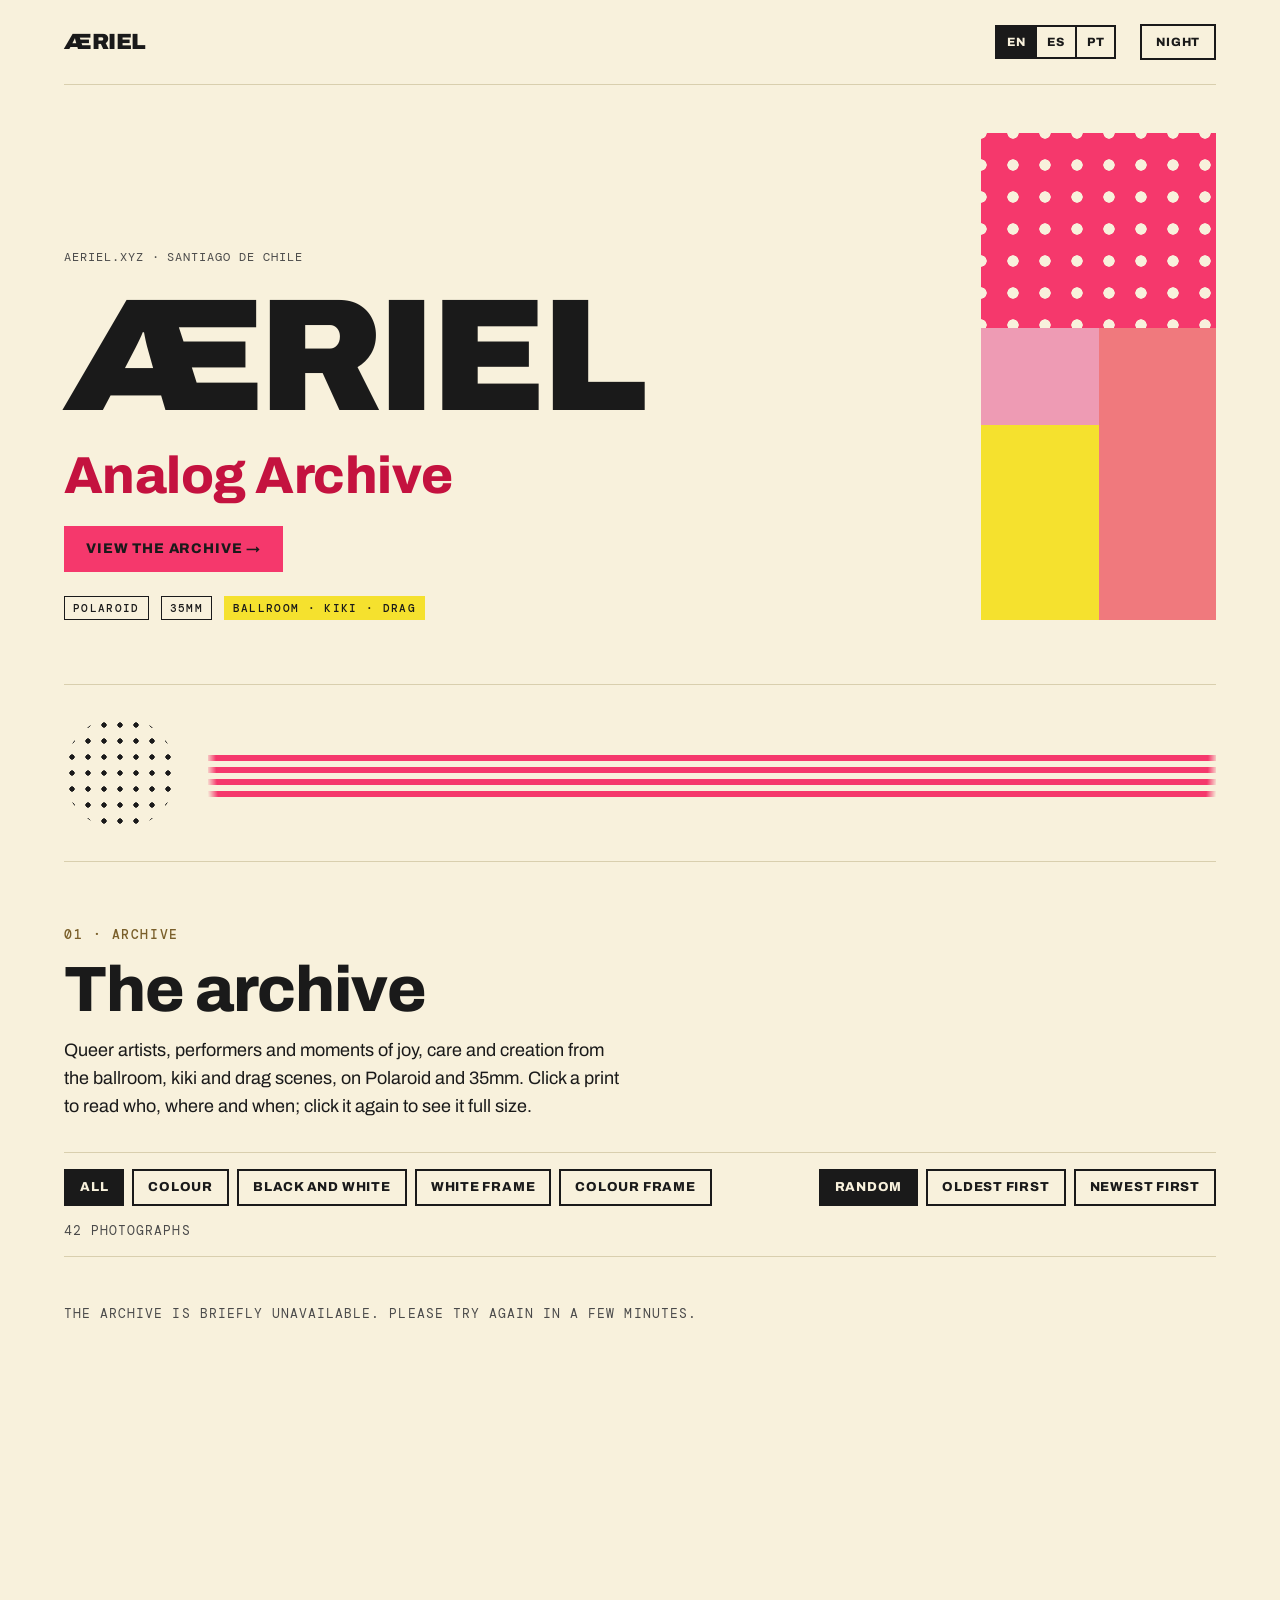
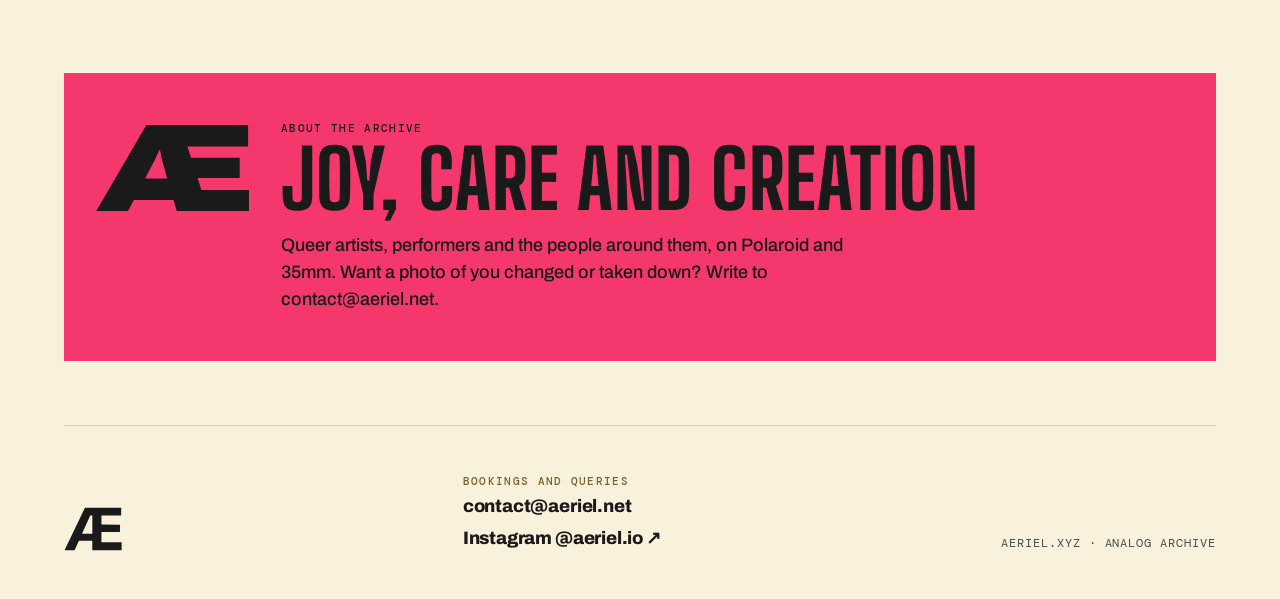
==== archive/index.html @ bd24d955 "Archive: scene rows for houses, visible link to each person's bio and photos, Back that returns you " ====
<!doctype html>
<html lang="en">
<head>
<meta charset="utf-8">
<meta name="viewport" content="width=device-width,initial-scale=1,viewport-fit=cover">
<title>ÆRIEL · Analog Archive</title>
<meta name="description" content="ÆRIEL. Analog archive: Polaroid and 35mm.">
<meta property="og:title" content="ÆRIEL · Analog Archive">
<meta property="og:description" content="Polaroid and 35mm.">
<meta property="og:url" content="https://aeriel.xyz/archive/">
<meta property="og:type" content="website">
<meta property="og:image" content="https://aeriel.xyz/og-ae.png">
<meta property="og:image:type" content="image/png">
<meta property="og:image:width" content="1200">
<meta property="og:image:height" content="630">
<meta property="og:image:alt" content="ÆRIEL wide Æ mark">
<meta name="twitter:card" content="summary_large_image">
<meta name="twitter:image" content="https://aeriel.xyz/og-ae.png">
<meta property="og:locale" content="en_US">
<meta property="og:locale:alternate" content="es_CL">
<meta property="og:locale:alternate" content="pt_BR">
<meta name="theme-color" content="#1a1a1a">
<link rel="icon" href="data:image/svg+xml,%3Csvg xmlns="http://www.w3.org/2000/svg" viewBox="0 0 1200 1200"%3E%3Crect width="1200" height="1200" fill="%231a1a1a"/%3E%3Cpath fill="%23ffffff" transform="translate%28163.3 850.6%29 scale%280.7285%2C-0.7285%29" d="M-10 0 391 688H1201V517H718L747 428H1134V266H799L829 171H1209V0H634L607 91H291L243 0ZM381 262H557L522 387Q519 397 516.0 409.5Q513 422 510.0 435.5Q507 449 504.5 462.5Q502 476 500 486H492Q489 478 484.0 466.0Q479 454 472.5 441.0Q466 428 459.5 414.0Q453 400 446 387Z"/%3E%3C/svg%3E">
<script>
/* Pick the language before first paint: saved choice, then browser language, then English. */
(function(){var l='en';try{var s=localStorage.getItem('preferred-lang');if(['en','es','pt'].indexOf(s)>-1)l=s;else throw 0}catch(e){var ls=navigator.languages||[navigator.language||''];for(var i=0;i<ls.length;i++){var c=(ls[i]||'').slice(0,2).toLowerCase();if(c==='es'||c==='pt'||c==='en'){l=c;break}}}document.documentElement.lang=l})();
</script>
<link rel="preconnect" href="https://fonts.googleapis.com">
<link rel="preconnect" href="https://fonts.gstatic.com" crossorigin>
<link rel="stylesheet" href="https://fonts.googleapis.com/css2?family=Archivo:wdth,wght@62..125,100..900&family=Big+Shoulders+Display:wght@800&family=DM+Mono:wght@400;500&display=swap">
<style>
/* ÆRIEL design system. Night is the default ground, Paper the alternate. Every value below is a system token. */
:root{
--surface-100:#1a1a1a;--surface-200:#262626;--surface-300:#333333;--line:#767676;--line-subtle:#3a3a3a;--ink:#ffffff;--ink-muted:#b8b8b8;
--pink:#f5386c;--on-pink:#1a1a1a;--pink-text:#ff5c88;--bubblegum:#ee9bb4;--on-bubblegum:#1a1a1a;--coral:#f0797d;--on-coral:#1a1a1a;
--acid:#f5e12e;--on-acid:#1a1a1a;--gold:#c2a170;--on-gold:#1a1a1a;--gold-text:#c2a170;--gold-frame:#6b6527;--on-gold-frame:#ffffff;
--polaroid:#e4ebe5;--on-polaroid:#1a1a1a;--cream:#f8f1dc;--on-cream:#1a1a1a;--night:#0c3247;--on-night:#ffffff;--blood:#c8202f;--on-blood:#ffffff;
--film-border:#0b0b0b;--focus:#f5e12e;--mark:var(--pink);
--font-sans:"Archivo","Helvetica Neue",Arial,sans-serif;--font-condensed:"Big Shoulders Display","Archivo Narrow",Impact,sans-serif;--font-mono:"DM Mono",ui-monospace,Menlo,monospace;
--space-1:4px;--space-2:8px;--space-3:12px;--space-4:16px;--space-6:24px;--space-8:32px;--space-12:48px;--space-16:64px;
--radius-none:0;--radius-sm:2px;--radius-film:10px;--radius-pill:999px;
--shadow-print:0 1px 2px rgba(0,0,0,.35),0 14px 32px rgba(0,0,0,.4);color-scheme:dark}
@media (prefers-color-scheme:light){:root:not([data-theme="dark"]){--surface-100:#f8f1dc;--surface-200:#ffffff;--surface-300:#ece3c6;--line:#1a1a1a;--line-subtle:#d9cfae;--ink:#1a1a1a;--ink-muted:#4a4a4a;--pink-text:#c4123f;--gold-text:#7a5f2a;--focus:#1a1a1a;--mark:#1a1a1a;--shadow-print:0 1px 2px rgba(0,0,0,.25),0 12px 28px rgba(0,0,0,.2);color-scheme:light}}
:root[data-theme="light"]{--surface-100:#f8f1dc;--surface-200:#ffffff;--surface-300:#ece3c6;--line:#1a1a1a;--line-subtle:#d9cfae;--ink:#1a1a1a;--ink-muted:#4a4a4a;--pink-text:#c4123f;--gold-text:#7a5f2a;--focus:#1a1a1a;--mark:#1a1a1a;--shadow-print:0 1px 2px rgba(0,0,0,.25),0 12px 28px rgba(0,0,0,.2);color-scheme:light}
*{box-sizing:border-box}
html{scroll-behavior:smooth}
@media (prefers-reduced-motion:reduce){html{scroll-behavior:auto}}
body{margin:0;background:var(--surface-100);color:var(--ink);font:400 16px/24px var(--font-sans);padding-left:max(var(--space-4),env(safe-area-inset-left,0px));padding-right:max(var(--space-4),env(safe-area-inset-right,0px))}
@media (min-width:1100px){body{padding-inline:var(--space-16)}}
img{max-width:100%}
a{color:var(--pink-text)}
:focus-visible{outline:3px solid var(--focus);outline-offset:3px}
.wrap{max-width:1320px;margin:0 auto}
section{padding-block:var(--space-16);scroll-margin-top:var(--space-8)}
.sr{position:absolute;width:1px;height:1px;overflow:hidden;clip:rect(0 0 0 0);white-space:nowrap}
.mark{display:block;fill:currentColor}

/* type */
.display-xl{font:900 clamp(64px,12.5vw,184px)/.86 var(--font-sans);letter-spacing:-.035em;margin:0}
.display-l{font:800 clamp(40px,7vw,64px)/.94 var(--font-sans);letter-spacing:-1px;margin:0;text-wrap:balance}
.display-m{font:800 clamp(28px,4vw,40px)/1 var(--font-sans);letter-spacing:-.5px;margin:0}
.poster{font:800 clamp(56px,11vw,120px)/.9 var(--font-condensed);letter-spacing:.5px;text-transform:uppercase;margin:0}
.poster-s{font:800 clamp(28px,4vw,36px)/1 var(--font-condensed);letter-spacing:1px;text-transform:uppercase;margin:0}
.body-l{font:400 18px/28px var(--font-sans);max-width:56ch;margin:0}
.label{font:500 11px/14px var(--font-mono);letter-spacing:.12em;text-transform:uppercase;margin:0}
.gold-text{color:var(--gold-text)}.pink-text{color:var(--pink-text)}

/* components */
.ae-btn{display:inline-flex;align-items:center;gap:var(--space-2);font:800 14px/1 var(--font-sans);letter-spacing:.06em;text-transform:uppercase;padding:14px 20px;border:2px solid var(--ink);border-radius:var(--radius-none);background:transparent;color:var(--ink);cursor:pointer;text-decoration:none;transition:background-color 120ms linear,border-color 120ms linear,color 120ms linear}
.ae-btn:hover{background:var(--surface-300)}
.ae-btn--primary{background:var(--pink);border-color:var(--pink);color:var(--on-pink)}
.ae-btn--primary:hover{background:var(--acid);border-color:var(--acid);color:var(--on-acid)}
.ae-btn--sm{padding:10px 14px;font-size:12px}
.ae-tag{display:inline-block;font:500 11px/14px var(--font-mono);letter-spacing:.12em;text-transform:uppercase;padding:var(--space-1) var(--space-2);border:1px solid var(--line);color:var(--ink);border-radius:var(--radius-none)}
.ae-tag--pink{background:var(--pink);border-color:var(--pink);color:var(--on-pink)}
.ae-tag--acid{background:var(--acid);border-color:var(--acid);color:var(--on-acid)}
.ae-cap{font:400 12px/16px var(--font-mono);letter-spacing:.08em;text-transform:uppercase;color:var(--ink-muted);margin:0}
.ae-print{display:block;background:var(--polaroid);padding:var(--space-3) var(--space-3) var(--space-12);border-radius:var(--radius-sm);box-shadow:var(--shadow-print);color:var(--on-polaroid);margin:0;position:relative}
.ae-print--gold{background:var(--gold-frame);color:var(--on-gold-frame)}
.ae-print img{display:block;width:100%;height:auto;aspect-ratio:1/1;object-fit:cover;border-radius:var(--radius-none)}
.ae-print .ae-cap{color:inherit;position:absolute;left:var(--space-3);right:var(--space-3);bottom:var(--space-4)}
.ae-film{display:block;background:var(--film-border);padding:var(--space-3);border-radius:var(--radius-film);margin:0}
.ae-film img{display:block;width:100%;height:auto}
.ae-film .ae-cap{color:#b8b8b8;margin-top:var(--space-2)}
.ae-halftone{background-image:radial-gradient(circle,var(--ink) 0 22%,transparent 24%);background-size:var(--space-4) var(--space-4)}
.ae-waves{height:var(--space-12);background:repeating-linear-gradient(0deg,var(--ink) 0 6px,transparent 6px 12px);-webkit-mask-image:radial-gradient(circle at 50% 0,#000 98%,transparent 100%);mask-image:radial-gradient(circle at 50% 0,#000 98%,transparent 100%)}

/* nav */
nav{display:flex;align-items:center;justify-content:space-between;gap:var(--space-4);flex-wrap:wrap;padding-block:var(--space-6);border-bottom:1px solid var(--line-subtle)}
nav .home{color:var(--ink);display:inline-block;text-decoration:none}
nav .home .mark{height:32px;width:auto}
nav ul{display:flex;gap:var(--space-6);list-style:none;margin:0;padding:0}
nav a.l{color:var(--ink);text-decoration:none;font:800 13px/1 var(--font-sans);letter-spacing:.08em;text-transform:uppercase;padding:var(--space-2) 0;border-bottom:2px solid transparent;transition:border-color 120ms linear}
nav a.l:hover{border-color:var(--pink)}
.navr{display:flex;align-items:center;gap:var(--space-6)}

/* cover */
.cover{display:grid;grid-template-columns:1.35fr 1fr;gap:var(--space-12);align-items:stretch;padding-block:var(--space-12) var(--space-16)}
.cover .txt{display:flex;flex-direction:column;gap:var(--space-6);justify-content:flex-end;min-width:0}
.cover .sub{font:800 clamp(28px,4.4vw,52px)/1 var(--font-sans);letter-spacing:-.01em;color:var(--pink-text);margin:0}
.row{display:flex;gap:var(--space-3);flex-wrap:wrap;align-items:center}
.blocks{position:relative;min-height:460px;display:grid;grid-template-columns:repeat(4,1fr);grid-template-rows:repeat(5,1fr)}
.blocks .lift{grid-column:1/4;grid-row:1/6;align-self:center;z-index:1;margin-right:calc(var(--space-12) * -1)}
.blocks .slab{grid-column:3/5;grid-row:1/3;background:var(--pink);position:relative;overflow:hidden}
.blocks .slab::after{content:"";position:absolute;inset:0;background-image:radial-gradient(circle,var(--surface-100) 0 24%,transparent 26%);background-size:var(--space-8) var(--space-8);background-position:var(--space-4) var(--space-4)}
.blocks .c{grid-column:4;grid-row:3/6;background:var(--coral)}
.blocks .y{grid-column:3;grid-row:4/6;background:var(--acid)}
.blocks .b{grid-column:3;grid-row:3;background:var(--bubblegum)}
.blocks .lift .ae-print{max-width:420px}
/* cover print: a whole archive scan (frame included), rotated through the archive by js/archive.js */
.blocks .lift .ae-print--scan{padding:0;background:transparent;aspect-ratio:1643/2000;width:100%;opacity:0;transition:opacity .6s ease}
.blocks .lift .ae-print--scan.ready{opacity:1}
.ae-print--scan img{position:absolute;inset:0;width:100%;height:100%;aspect-ratio:auto;object-fit:contain;border-radius:var(--radius-sm);opacity:0;transition:opacity 1.2s ease}
.ae-print--scan img.on{opacity:1}
@media (prefers-reduced-motion:reduce){.blocks .lift .ae-print--scan,.ae-print--scan img{transition:none}}

.rule{display:grid;grid-template-columns:auto 1fr;gap:var(--space-8);align-items:center;padding-block:var(--space-8);border-block:1px solid var(--line-subtle)}
.rule .ae-halftone{width:112px;height:112px;border-radius:50%}
.rule .ae-waves{background:repeating-linear-gradient(0deg,var(--pink) 0 6px,transparent 6px 12px)}

.head{display:grid;grid-template-columns:1fr auto;gap:var(--space-4) var(--space-8);align-items:end;margin-bottom:var(--space-12)}
.head .t{display:flex;flex-direction:column;gap:var(--space-4)}
.head .label{color:var(--gold-text)}

/* walls */
.open{all:unset;display:block;cursor:zoom-in}
.open:focus-visible{outline:3px solid var(--focus);outline-offset:3px}

/* closing slab */
.slab-end{background:var(--pink);color:var(--on-pink);display:grid;grid-template-columns:auto 1fr;gap:var(--space-12);align-items:center;padding:var(--space-12) var(--space-8);margin-block:var(--space-16)}
.slab-end .mark{height:clamp(96px,16vw,200px);width:auto;fill:var(--on-pink)}
.slab-end .t{display:flex;flex-direction:column;gap:var(--space-4)}
.slab-end .label{color:var(--on-pink)}

footer{border-top:1px solid var(--line-subtle);padding-block:var(--space-12);display:flex;justify-content:space-between;align-items:center;gap:var(--space-6);flex-wrap:wrap}
footer .mark{height:44px;width:auto;fill:var(--mark)}

/* viewer */
dialog{border:0;padding:0;background:transparent;max-width:none;max-height:none;width:100%;height:100%;color:var(--ink)}
dialog::backdrop{background:var(--surface-100)}
dialog .stage{position:fixed;inset:0;display:grid;grid-template-rows:auto 1fr auto;gap:var(--space-4);padding:var(--space-4) max(var(--space-4),env(safe-area-inset-left,0px));background:var(--surface-100)}
dialog .bar{display:flex;justify-content:space-between;align-items:center;gap:var(--space-4)}
dialog .pic{display:grid;place-items:center;min-height:0}
dialog .pic > *{max-height:100%;max-width:min(100%,900px)}
dialog .pic .ae-print{width:min(100%,calc(100dvh - 220px))}
dialog .pic .ae-film{width:auto;max-width:min(100%,1100px)}
dialog .pic .ae-film img{max-height:calc(100dvh - 240px);width:auto;max-width:100%}

@media (max-width:900px){
.cover{grid-template-columns:1fr}
.blocks{min-height:380px}
.slab-end{grid-template-columns:1fr;justify-items:center;text-align:center}
}
@media (max-width:560px){
nav ul{display:none}
section{padding-block:var(--space-12)}
.head{grid-template-columns:1fr}
.rule{grid-template-columns:1fr}
.rule .ae-halftone{width:80px;height:80px}
.blocks{min-height:320px}
.blocks .lift{margin-right:0}
.ae-print{padding:var(--space-2) var(--space-2) var(--space-12)}
.ae-print .ae-cap{left:var(--space-2);right:var(--space-2);bottom:var(--space-2);font-size:10px;line-height:14px}
}

/* the Æ in ÆRIEL is set in Archivo Expanded (width 125), like the photography mark; the rest of the name stays normal width */
.ae-wide{font-stretch:125%;font-variation-settings:"wdth" 125}

@media (max-width:560px){.ae-print{padding:var(--space-2) var(--space-2) var(--space-8)}}
/* languages: same pattern as aeriel.net, spans marked with lang="" */
html[lang="en"] body [lang]:not([lang="en"]),html[lang="es"] body [lang]:not([lang="es"]),html[lang="pt"] body [lang]:not([lang="pt"]){display:none!important}
.langs,.filters{display:flex;flex-wrap:wrap}
.langs{border:2px solid var(--ink)}
.langs button,.filters button{all:unset;cursor:pointer;font:800 12px/1 var(--font-sans);letter-spacing:.06em;text-transform:uppercase;padding:9px 10px;color:var(--ink);transition:background-color 120ms linear,color 120ms linear}
.langs button + button{border-left:2px solid var(--ink)}
.langs button:hover,.filters button:hover{background:var(--surface-300)}
.langs button[aria-pressed="true"],.filters button[aria-pressed="true"]{background:var(--ink);color:var(--surface-100)}
.langs button:focus-visible,.filters button:focus-visible{outline:3px solid var(--focus);outline-offset:3px}
nav .home{font:900 22px/1 var(--font-sans);letter-spacing:-.02em;color:var(--ink);text-decoration:none;padding-block:var(--space-1)}

/* archive head + filters */
.arch-head{display:flex;flex-direction:column;gap:var(--space-4);margin-bottom:var(--space-8)}
.arch-head .label{color:var(--gold-text)}
.fbar{display:flex;justify-content:space-between;align-items:center;gap:var(--space-4);flex-wrap:wrap;margin-bottom:var(--space-12);padding-block:var(--space-4);border-block:1px solid var(--line-subtle)}
.filters{gap:var(--space-2)}
.filters button{border:2px solid var(--ink);padding:10px 14px}

/* archive wall: CSS Grid of Polaroid scans (the scan keeps its own frame); the serif i opens a record drawer */
.ar-grid{--cols:4;--g:var(--space-3);display:grid;grid-template-columns:repeat(var(--cols),minmax(0,1fr));gap:var(--g);align-items:start;min-height:240px}
@media (max-width:1099px){.ar-grid{--cols:3}}
@media (max-width:719px){.ar-grid{--cols:2;--g:var(--space-2)}}
@media (max-width:399px){.ar-grid{--cols:1}}
.ar-tile{position:relative;min-width:0}
.ar-tile[hidden]{display:none}
.ar-ph{position:relative;transform-origin:0 0;will-change:transform}
.ar-pull{position:relative;transform-origin:50% 50%}
.ar-open{all:unset;display:block;cursor:zoom-in;width:100%}
.ar-open:focus-visible{outline:3px solid var(--focus);outline-offset:3px}
.ar-img{display:block;width:100%;height:auto;aspect-ratio:var(--ar);border-radius:var(--radius-sm);box-shadow:var(--shadow-print);background:var(--border,var(--polaroid))}
/* open: the tile spans the row; print in column 1, drawer across the rest, locked to the print's height */
.ar-tile.is-open{grid-column:1/-1;display:grid;grid-template-columns:calc((100% - (var(--cols) - 1) * var(--g)) / var(--cols)) minmax(0,1fr);column-gap:var(--g);align-items:start;z-index:2}
.ar-drawer{height:var(--ph,auto);max-height:var(--ph,none);overflow-y:auto;overscroll-behavior:contain;background:var(--surface-200);color:var(--ink);padding:var(--space-6);display:flex;flex-direction:column;gap:var(--space-4);scrollbar-width:thin;scrollbar-color:var(--line) transparent}
.ar-drawer[hidden]{display:none}
.ar-drawer:focus{outline:none}
.ar-drawer::-webkit-scrollbar{width:6px}
.ar-drawer::-webkit-scrollbar-track{background:transparent}
.ar-drawer::-webkit-scrollbar-thumb{background:var(--line);border-radius:0}
.ar-grid[data-cols="1"] .ar-tile.is-open,.ar-grid[data-cols="2"] .ar-tile.is-open{grid-template-columns:minmax(0,1fr);row-gap:var(--g)}
.ar-grid[data-cols="1"] .ar-drawer,.ar-grid[data-cols="2"] .ar-drawer{padding:var(--space-4)}
.ar-code{color:var(--gold-text)}
.ar-who{display:flex;flex-wrap:wrap;gap:var(--space-2) var(--space-6);align-items:baseline}
.ar-person{display:inline-flex;flex-wrap:wrap;align-items:baseline;gap:var(--space-2)}
.ar-name,.ar-link{all:unset;cursor:pointer;color:var(--ink);border-bottom:2px solid transparent;transition:border-color 120ms linear}
.ar-name{font:800 clamp(20px,2.2vw,26px)/1.1 var(--font-sans);letter-spacing:-.01em}
.ar-link{font:400 12px/16px var(--font-mono);letter-spacing:.08em;text-transform:uppercase;color:var(--ink-muted)}
.ar-name:hover,.ar-link:hover{border-color:var(--pink)}
.ar-name:focus-visible,.ar-link:focus-visible,.ar-tag:focus-visible,.ar-crumb:focus-visible,.ar-more:focus-visible{outline:3px solid var(--focus);outline-offset:3px}
.ar-line{margin:0;display:flex;flex-wrap:wrap;gap:0 var(--space-1);font:400 12px/16px var(--font-mono);color:var(--ink-muted)}
.ar-cap p:not(.label),.ar-note p:not(.label),.ar-bio p:not(.label){margin:0 0 var(--space-2);font:400 16px/24px var(--font-sans);max-width:62ch}
.ar-fields{display:grid;grid-template-columns:repeat(auto-fill,minmax(176px,1fr));gap:var(--space-4) var(--space-6);padding-top:var(--space-4);border-top:1px solid var(--line-subtle)}
.ar-f{display:flex;flex-direction:column;gap:var(--space-2);min-width:0}
.ar-f .label,.ar-note .label{color:var(--gold-text)}
.ar-f--wide{grid-column:1/-1}
.ar-vals{display:flex;flex-wrap:wrap;gap:var(--space-2);align-items:center}
.ar-pair{display:inline-flex;flex-direction:column;gap:var(--space-1);align-items:flex-start}
.ar-sub,.ar-plain{font:400 11px/14px var(--font-mono);letter-spacing:.08em;text-transform:uppercase;color:var(--ink-muted)}
.ar-tag{all:unset;box-sizing:border-box;cursor:pointer;display:inline-block;font:500 11px/14px var(--font-mono);letter-spacing:.12em;text-transform:uppercase;padding:var(--space-1) var(--space-2);border:1px solid var(--line);color:var(--ink);border-radius:var(--radius-none);transition:background-color 120ms linear,border-color 120ms linear,color 120ms linear;max-width:100%;overflow-wrap:anywhere}
.ar-tag:hover{background:var(--acid);border-color:var(--acid);color:var(--on-acid)}
.ar-tag--quiet{border-color:var(--line-subtle);color:var(--ink-muted)}
.ar-pal{display:flex;height:var(--space-4);width:100%}
.ar-pal span{flex-basis:0;min-width:1px}
.ar-colour{gap:var(--space-3)}
.ar-chips{display:flex;flex-wrap:wrap;gap:var(--space-2)}
.ar-cchip{display:inline-flex;align-items:center;gap:var(--space-2);font:500 12px/16px var(--font-mono);padding:var(--space-1) var(--space-3) var(--space-1) var(--space-2);border:1px solid var(--line-subtle);border-radius:var(--radius-pill);color:var(--ink)}
.ar-cchip i{width:12px;height:12px;border-radius:50%;flex:none}
.ar-cbox{display:flex;flex-direction:column;gap:var(--space-3);padding:var(--space-3);background:var(--surface-200);border-radius:var(--radius-sm)}
.ar-crow{display:grid;grid-template-columns:minmax(88px,auto) 1fr;gap:var(--space-1) var(--space-3);align-items:center}
.ar-clab{font:500 11px/14px var(--font-mono);letter-spacing:.12em;text-transform:uppercase;color:var(--ink)}
.ar-sws,.ar-dom{display:flex;gap:var(--space-1)}
.ar-sws .ar-sw{flex:1;height:22px}
.ar-cnames{grid-column:1/-1;font:400 12px/16px var(--font-mono);color:var(--ink-muted)}
.ar-sw{display:inline-block;border-radius:2px;box-shadow:inset 0 0 0 1px rgba(127,127,127,.25)}
.ar-dom .ar-sw{flex:1;height:28px}
.ar-border{display:flex;align-items:center;gap:var(--space-2)}
.ar-border .ar-sw{width:14px;height:14px}
@media (max-width:520px){.ar-crow{grid-template-columns:1fr}}
.ar-rights{margin-top:auto;padding-top:var(--space-2)}
.ar-mdh{color:var(--gold-text);margin:var(--space-4) 0 var(--space-2)}
.ar-bio ul,.ar-cap ul{margin:0 0 var(--space-2);padding-left:var(--space-6)}
.ar-bio li{font:400 16px/24px var(--font-sans);margin-bottom:var(--space-1);max-width:62ch}
/* active filter bar */
.ar-active{display:flex;flex-direction:column;gap:var(--space-4);margin:calc(var(--space-6) * -1) 0 var(--space-8);padding-bottom:var(--space-6);border-bottom:1px solid var(--line-subtle)}
.ar-active[hidden]{display:none}
.ar-crumbs{display:flex;flex-wrap:wrap;gap:var(--space-3);align-items:center}
.ar-crumbs .label{color:var(--gold-text)}
.ar-crumb{all:unset;cursor:pointer;font:800 14px/1 var(--font-sans);letter-spacing:.02em;padding:10px 14px;background:var(--pink);color:var(--on-pink);transition:background-color 120ms linear}
.ar-crumb:hover{background:var(--acid);color:var(--on-acid)}
.ar-crumb-k{font:500 11px/1 var(--font-mono);letter-spacing:.12em;text-transform:uppercase}
.ar-clear{margin-left:auto}
.ar-ctx{display:flex;flex-direction:column;gap:var(--space-3);max-width:72ch}
.ar-ctx .ae-cap{margin:0}
.ar-ctx p{margin:0}
.ar-more{all:unset;cursor:pointer;font:800 12px/1 var(--font-sans);letter-spacing:.06em;text-transform:uppercase;border-bottom:2px solid var(--ink);padding-bottom:2px;color:var(--ink)}
.ar-more:hover{border-color:var(--pink)}
.ar-ext{font-size:16px}
.ar-links{display:flex;flex-direction:column;gap:var(--space-2);margin:var(--space-2) 0}
.ar-empty{font:800 clamp(20px,2.4vw,28px)/1.1 var(--font-sans);margin:var(--space-8) 0}
.ar-status{grid-column:1/-1}
dialog .pic .ar-full{display:block;max-height:calc(100dvh - 200px);width:auto;max-width:100%;height:auto;border-radius:var(--radius-sm);box-shadow:var(--shadow-print)}
@media (max-width:560px){.ar-clear{margin-left:0}.ar-drawer .ar-fields{grid-template-columns:repeat(auto-fill,minmax(140px,1fr))}}
@media (prefers-reduced-motion:reduce){.ar-ph{will-change:auto}}
.ae-film{background:none;padding:0;border-radius:var(--radius-none)}
.slab-end{grid-template-columns:auto 1fr;gap:var(--space-8);align-items:start}
.slab-end .t{gap:var(--space-2);min-width:0}
.slab-copy{font:500 18px/27px var(--font-sans);max-width:58ch;margin:var(--space-2) 0 0;color:var(--on-pink)}
@media (min-width:641px){.slab-end .poster{white-space:nowrap;font-size:min(92px,6.3vw)}}
.slab-end .mark{height:var(--mark-h,clamp(96px,13vw,190px));width:auto;fill:var(--on-pink);display:block}
.pull{transform-origin:50% 50%;will-change:transform}
.contact{display:flex;flex-direction:column;gap:var(--space-2)}
.contact .label{color:var(--gold-text)}
.clink{color:var(--ink);font:800 18px/1.2 var(--font-sans);letter-spacing:-.01em;text-decoration:none;border-bottom:2px solid transparent;align-self:flex-start;transition:border-color 120ms linear}
.clink:hover{border-color:var(--pink)}
footer{align-items:flex-end}
footer a.net{display:block;color:var(--mark);border-radius:var(--radius-none)}
footer a.net .mark{height:44px;width:auto;fill:currentColor}
@media (max-width:900px){.slab-end{grid-template-columns:auto 1fr;justify-items:start;text-align:left}}
@media (max-width:640px){.slab-end{grid-template-columns:1fr;gap:var(--space-6);padding:var(--space-8) var(--space-6)}.slab-end .mark{height:72px!important}}
@media (max-width:560px){.navr{gap:var(--space-3)}.filters button{padding:8px 10px;font-size:11px}}

/* ---------- archive readability pass ----------
   Three kinds of label: people, houses, events and places are bold names that open a profile (.ar-ent);
   categories you can filter by are pills (.ar-tag); everything else is plain text. Nothing in the archive is under 13px
   except the catalogue code. Ballroom titles are badges in the poster face, never small print. */
#archive .label,#archive .ae-cap{font-size:13px;line-height:18px}
.filters button{font-size:13px}
@media (max-width:560px){.filters button{font-size:13px;padding:9px 11px}}
.ar-tag{font:500 14px/18px var(--font-sans);letter-spacing:0;text-transform:none;padding:5px 12px;border-radius:var(--radius-pill)}
.ar-tag--static{cursor:default}
.ar-tag--static:hover{background:transparent;border-color:var(--line);color:var(--ink)}
.ar-ent{all:unset;box-sizing:border-box;cursor:pointer;font:700 16px/22px var(--font-sans);color:var(--ink);border-bottom:2px solid var(--pink);max-width:100%;overflow-wrap:anywhere;transition:background-color 120ms linear,color 120ms linear,border-color 120ms linear}
.ar-ent:hover{background:var(--acid);border-color:var(--acid);color:var(--on-acid)}
.ar-ent:focus-visible,.ar-plink:focus-visible,.ar-out:focus-visible,.ar-more-info summary:focus-visible{outline:3px solid var(--focus);outline-offset:3px}
.ar-ent--name{font:800 clamp(24px,2.4vw,30px)/1.1 var(--font-sans);letter-spacing:-.01em;border-bottom-color:transparent}
.ar-ent--name:hover{background:transparent;color:var(--ink);border-color:var(--pink)}
.ar-ent--house{font:800 19px/24px var(--font-sans)}
.ar-sub,.ar-plain{font:400 14px/20px var(--font-sans);letter-spacing:0;text-transform:none;color:var(--ink-muted);margin:0}
.ar-dot{color:var(--ink-muted)}
.ar-line{font:400 15px/26px var(--font-sans);gap:2px 8px;align-items:baseline;color:var(--ink)}
.ar-line .ar-ent{font-size:15px;font-weight:600;border-bottom-width:1px}


/* ballroom rows: one per house, with its scene and titles; one per scene walked 007 */
.ar-ball{display:flex;flex-direction:column;border-top:1px solid var(--line-subtle)}
.ar-hrow,.ar-mrow{display:flex;flex-wrap:wrap;align-items:center;gap:var(--space-2) var(--space-3);padding:var(--space-3) 0;border-bottom:1px solid var(--line-subtle)}
.ar-scene{font:500 13px/18px var(--font-mono);letter-spacing:.08em;text-transform:uppercase;color:var(--ink-muted)}
.ar-free{font:800 19px/24px var(--font-sans);color:var(--ink)}
.ar-titles{display:flex;flex-wrap:wrap;gap:var(--space-2);flex-basis:100%}
.ar-title{font:800 28px/1 var(--font-condensed);letter-spacing:.04em;text-transform:uppercase;background:var(--pink);color:var(--on-pink);padding:7px 12px 5px}
.ar-titles--s{flex-basis:auto}
.ar-titles--s .ar-title{font-size:18px;padding:5px 8px 3px}
.ar-ball--s{border-top:0}
.ar-ball--s .ar-hrow{padding:var(--space-2) 0;border-bottom:0}
.ar-ball--s .ar-ent--house,.ar-ball--s .ar-free{font-size:16px;line-height:22px}
.ar-mrow .ar-titles--s{flex-basis:auto}

/* profile: what the wall is filtered to, with its name as the heading */
.ar-active{margin:0 0 var(--space-8);gap:var(--space-6)}
.ar-ctx{max-width:none;gap:var(--space-4)}
.ar-kind{font:500 13px/18px var(--font-mono);letter-spacing:.12em;text-transform:uppercase;color:var(--gold-text);margin:0}
.ar-pn{font:900 clamp(44px,7vw,88px)/.92 var(--font-sans);letter-spacing:-.035em;margin:0;text-wrap:balance;overflow-wrap:anywhere}
.ar-meta{display:flex;flex-wrap:wrap;gap:4px 10px;align-items:baseline;font:400 15px/22px var(--font-sans);color:var(--ink-muted);margin:0}
.ar-meta b{color:var(--ink);font-weight:700}
.ar-ctx .ar-ball,.ar-psec,.ar-ctx .ar-bio{max-width:760px}
.ar-ctx > .ar-ball{margin-top:var(--space-2)}
.ar-psec{display:flex;flex-direction:column;gap:var(--space-2);margin-top:var(--space-2)}
.ar-psec .label{color:var(--gold-text)}
.ar-links{flex-direction:row;flex-wrap:wrap;gap:var(--space-2) var(--space-6);margin:0}
.ar-out{font:600 15px/22px var(--font-sans);color:var(--ink);text-decoration:none;border-bottom:1px solid var(--line)}
.ar-out:hover{border-color:var(--pink)}
.ar-crumb-k{font-size:12px}

/* the record: grows with its content instead of scrolling inside a box the height of the print */
.ar-drawer{height:auto;max-height:none;min-height:var(--ph,auto);overflow:visible;gap:20px}
.ar-dhead{display:flex;justify-content:space-between;align-items:baseline;gap:var(--space-2) var(--space-4);flex-wrap:wrap}
.ar-code{font:500 12px/16px var(--font-mono);letter-spacing:.1em;color:var(--gold-text);margin:0}
.ar-plink{font:600 13px/18px var(--font-sans);color:var(--ink-muted);text-decoration:none;border-bottom:1px solid var(--line)}
.ar-plink:hover{color:var(--ink);border-color:var(--pink)}
.ar-who{flex-direction:column;flex-wrap:nowrap;gap:var(--space-4);align-items:stretch}
.ar-person{display:flex;flex-direction:column;align-items:flex-start;gap:var(--space-1)}
.ar-pname{display:flex;flex-wrap:wrap;gap:var(--space-3);align-items:center}
.ar-note{display:flex;flex-direction:column;gap:var(--space-2);padding-left:var(--space-4);border-left:2px solid var(--gold-text)}
.ar-note .label{color:var(--gold-text);margin:0}
.ar-fields{grid-template-columns:repeat(auto-fill,minmax(220px,1fr))}
.ar-more-info{border-top:1px solid var(--line-subtle);padding-top:var(--space-4);display:flex;flex-direction:column;gap:var(--space-4)}
.ar-more-info summary{cursor:pointer;list-style:none;display:flex;align-items:center;gap:var(--space-2);font:800 13px/18px var(--font-sans);letter-spacing:.06em;text-transform:uppercase;color:var(--ink);width:max-content;max-width:100%}
.ar-more-info summary::-webkit-details-marker{display:none}
.ar-more-info summary::before{content:"+";display:inline-grid;place-items:center;width:22px;height:22px;border:2px solid var(--ink);font-size:15px;line-height:1}
.ar-more-info[open] summary::before{content:"–"}
.ar-facts{display:grid;grid-template-columns:repeat(auto-fill,minmax(200px,1fr));gap:var(--space-4) var(--space-6);margin:var(--space-4) 0}
.ar-fact dt{font:500 12px/16px var(--font-mono);letter-spacing:.1em;text-transform:uppercase;color:var(--gold-text)}
.ar-fact dd{margin:var(--space-2) 0 0;font:400 15px/22px var(--font-sans)}
.ar-cchip{font-size:13px}
.ar-clab{font-size:12px}
.ar-cnames{font-size:13px;line-height:18px}
.ar-rights{font:400 13px/18px var(--font-mono);color:var(--ink-muted);margin:0}
@media (max-width:560px){.ar-drawer .ar-fields{grid-template-columns:1fr}.ar-title{font-size:24px}}

/* the print is the control: pointer while closed, zoom on the open one; the record closes from its own ✕ or Escape */
.ar-open{cursor:pointer}
.ar-tile.is-open .ar-open{cursor:zoom-in}
.ar-sort{margin-left:auto}
.ar-dact{display:flex;align-items:center;gap:var(--space-4)}
.ar-close{all:unset;box-sizing:border-box;cursor:pointer;display:grid;place-items:center;width:36px;height:36px;border:2px solid var(--ink);font:800 16px/1 var(--font-sans);color:var(--ink);transition:background-color 120ms linear,color 120ms linear}
.ar-close:hover{background:var(--acid);border-color:var(--acid);color:var(--on-acid)}
.ar-close:focus-visible{outline:3px solid var(--focus);outline-offset:3px}
@media (max-width:900px){.ar-sort{margin-left:0}}

/* colour: every group is a label over its colours, flush with the rest of the record. Each colour is a button:
   hover or focus shows its code, click or tap copies it. */
.ar-colour{gap:var(--space-5,20px)}
.ar-cgroup{display:flex;flex-direction:column;gap:var(--space-2)}
.ar-cgroup .ar-clab{font:500 12px/16px var(--font-mono);letter-spacing:.1em;text-transform:uppercase;color:var(--gold-text);margin:0}
.ar-sws{display:flex;gap:var(--space-1)}
.ar-sws .ar-sw{flex:1;height:28px}
.ar-sws--one .ar-sw{flex:0 0 56px}
.ar-pal{height:var(--space-6)}
.ar-pal .ar-sw{flex-basis:0;min-width:2px;height:100%;border-radius:0;box-shadow:none}
.ar-sw{all:unset;box-sizing:border-box;position:relative;display:inline-block;cursor:copy;border-radius:2px;box-shadow:inset 0 0 0 1px rgba(127,127,127,.25)}
.ar-sw--dot{width:12px;height:12px;border-radius:50%;flex:none}
.ar-sw:focus-visible{outline:3px solid var(--focus);outline-offset:2px;z-index:2}
.ar-sw:hover,.ar-sw:focus-visible{z-index:3}
.ar-sw:hover::after,.ar-sw:focus-visible::after,.ar-sw.is-copied::after{content:attr(data-tip);position:absolute;bottom:calc(100% + 6px);left:50%;transform:translateX(-50%);background:var(--ink);color:var(--surface-100);font:500 12px/16px var(--font-mono);letter-spacing:.04em;padding:4px 8px;white-space:nowrap;pointer-events:none}
.ar-pal .ar-sw:hover{outline:2px solid var(--ink);outline-offset:0}
.ar-cchip{gap:var(--space-2)}
/* keep the code inside the record at both ends of a row */
.ar-sws .ar-sw:first-child::after,.ar-pal .ar-sw:nth-child(-n+12)::after{left:0;transform:none}
.ar-sws .ar-sw:last-child::after,.ar-pal .ar-sw:nth-last-child(-n+12)::after{left:auto;right:0;transform:none}

/* scene rows: "Kiki scene: House of Keller [titles]" */
.ar-hrow .ar-scene{min-width:0}
/* a person's name opens their bio and photos: say so */
.ar-ent--name{border-bottom-color:var(--pink)}
.ar-profile{all:unset;box-sizing:border-box;cursor:pointer;display:inline-flex;align-items:center;gap:6px;font:700 13px/18px var(--font-sans);letter-spacing:.02em;padding:5px 12px;border:2px solid var(--ink);color:var(--ink);transition:background-color 120ms linear,color 120ms linear,border-color 120ms linear}
.ar-profile:hover{background:var(--acid);border-color:var(--acid);color:var(--on-acid)}
.ar-profile:focus-visible{outline:3px solid var(--focus);outline-offset:3px}
.ar-back{margin-right:var(--space-2)}
</style>

</head>
<body>
<div class="wrap">

<nav data-aria-en="Main" data-aria-es="Principal" data-aria-pt="Principal" aria-label="Main">
<a class="home" href="/" data-aria-en="ÆRIEL, back to the menu" data-aria-es="ÆRIEL, volver al menú" data-aria-pt="ÆRIEL, voltar ao menu" aria-label="ÆRIEL, back to the menu"><span class="ae-wide">Æ</span>RIEL</a>
<div class="navr">
<div class="langs" role="group" data-aria-en="Language" data-aria-es="Idioma" data-aria-pt="Idioma" aria-label="Language">
<button type="button" data-lang="en" aria-label="English">EN</button><button type="button" data-lang="es" aria-label="Español">ES</button><button type="button" data-lang="pt" aria-label="Português">PT</button>
</div>
<button class="ae-btn ae-btn--sm" id="theme" type="button" aria-pressed="false">Paper</button>
</div>
</nav>

<header class="cover" id="top">
<div class="txt">
<p class="ae-cap">aeriel.xyz · Santiago de Chile</p>
<h1 class="display-xl" aria-label="ÆRIEL"><span class="ae-wide">Æ</span>RIEL</h1>
<p class="sub"><span lang="en">Analog Archive</span><span lang="es">Archivo analógico</span><span lang="pt">Arquivo analógico</span></p>
<div class="row"><a class="ae-btn ae-btn--primary" href="#archive"><span lang="en">View the archive →</span><span lang="es">Ver el archivo →</span><span lang="pt">Ver o arquivo →</span></a></div>
<div class="row"><span class="ae-tag">Polaroid</span><span class="ae-tag">35mm</span><span class="ae-tag ae-tag--acid">Ballroom · Kiki · Drag</span></div>
</div>
<div class="blocks" aria-hidden="true">
<div class="slab"></div><div class="b"></div><div class="c"></div><div class="y"></div>
<div class="lift"><figure class="ae-print ae-print--scan" id="hero-print"></figure></div>
</div>
</header>

<div class="rule" aria-hidden="true"><div class="ae-halftone"></div><div class="ae-waves"></div></div>

<main>
<section id="archive" aria-labelledby="h-arch">
<div class="arch-head" id="ar-top">
<p class="label">01 · <span lang="en">Archive</span><span lang="es">Archivo</span><span lang="pt">Arquivo</span></p>
<h2 class="display-l" id="h-arch"><span lang="en">The archive</span><span lang="es">El archivo</span><span lang="pt">O arquivo</span></h2>
<p class="body-l"><span lang="en">Queer artists, performers and moments of joy, care and creation from the ballroom, kiki and drag scenes, on Polaroid and 35mm. Click a print to read who, where and when; click it again to see it full size.</span><span lang="es">Artistas, performers y momentos de alegría, cuidado y creación de las escenas ballroom, kiki y drag, en Polaroid y 35mm. Haz clic en una copia para leer quién, dónde y cuándo; otro clic la muestra en tamaño completo.</span><span lang="pt">Artistas, performers e momentos de alegria, cuidado e criação das cenas ballroom, kiki e drag, em Polaroid e 35mm. Clique numa cópia para ler quem, onde e quando; outro clique a mostra em tamanho real.</span></p>
</div>
<div class="fbar">
<div class="filters" id="ar-quick" role="group" data-aria-en="Filter photographs" data-aria-es="Filtrar fotografías" data-aria-pt="Filtrar fotografias" aria-label="Filter photographs">
<button type="button" aria-pressed="true"><span lang="en">All</span><span lang="es">Todo</span><span lang="pt">Tudo</span></button>
<button type="button" data-k="color" data-v="full-color" aria-pressed="false"><span lang="en">Colour</span><span lang="es">Color</span><span lang="pt">Cor</span></button>
<button type="button" data-k="color" data-v="black-white" aria-pressed="false"><span lang="en">Black and white</span><span lang="es">Blanco y negro</span><span lang="pt">Preto e branco</span></button>
<button type="button" data-k="frame" data-v="classic-white" aria-pressed="false"><span lang="en">White frame</span><span lang="es">Marco blanco</span><span lang="pt">Moldura branca</span></button>
<button type="button" data-k="frame" data-v="color-frame" aria-pressed="false"><span lang="en">Colour frame</span><span lang="es">Marco de color</span><span lang="pt">Moldura colorida</span></button>
</div>
<div class="filters ar-sort" id="ar-sort" role="group" data-aria-en="Order" data-aria-es="Orden" data-aria-pt="Ordem" aria-label="Order">
<button type="button" data-sort="random" aria-pressed="true"><span lang="en">Random</span><span lang="es">Al azar</span><span lang="pt">Aleatório</span></button>
<button type="button" data-sort="old" aria-pressed="false"><span lang="en">Oldest first</span><span lang="es">Más antiguas</span><span lang="pt">Mais antigas</span></button>
<button type="button" data-sort="new" aria-pressed="false"><span lang="en">Newest first</span><span lang="es">Más recientes</span><span lang="pt">Mais recentes</span></button>
</div>
<p class="ae-cap" aria-live="polite" id="ar-n">42 <span lang="en">photographs</span><span lang="es">fotografías</span><span lang="pt">fotografias</span></p>
</div>
<div class="ar-active" id="ar-active" aria-live="polite" hidden></div>
<div class="ar-grid" id="ar-grid" aria-busy="true"><p class="ae-cap ar-status" id="ar-status"><span lang="en">Loading the archive</span><span lang="es">Cargando el archivo</span><span lang="pt">Carregando o arquivo</span></p></div>
<p class="ar-empty" id="ar-empty" hidden></p>
<noscript><p class="body-l">The archive needs JavaScript. · El archivo necesita JavaScript. · O arquivo precisa de JavaScript.</p></noscript>
</section>
</main>

<aside class="slab-end" data-aria-en="About the archive" data-aria-es="Sobre el archivo" data-aria-pt="Sobre o arquivo" aria-label="About the archive">
<svg class="mark" viewBox="-10 -688 1219 688" role="img" aria-label="Æ"><path transform="scale(1,-1)" d="M-10 0 391 688H1201V517H718L747 428H1134V266H799L829 171H1209V0H634L607 91H291L243 0ZM381 262H557L522 387Q519 397 516.0 409.5Q513 422 510.0 435.5Q507 449 504.5 462.5Q502 476 500 486H492Q489 478 484.0 466.0Q479 454 472.5 441.0Q466 428 459.5 414.0Q453 400 446 387Z"/></svg>
<div class="t">
<p class="label"><span lang="en">About the archive</span><span lang="es">Sobre el archivo</span><span lang="pt">Sobre o arquivo</span></p>
<p class="poster"><span lang="en">Joy, care and creation</span><span lang="es">Alegría, cuidado y creación</span><span lang="pt">Alegria, cuidado e criação</span></p>
<p class="slab-copy"><span lang="en">Queer artists, performers and the people around them, on Polaroid and 35mm. Want a photo of you changed or taken down? Write to contact@aeriel.net.</span><span lang="es">Artistas, performers y comunidad queer, en Polaroid y 35mm. ¿Quieres que cambiemos o retiremos una foto tuya? Escribe a contact@aeriel.net.</span><span lang="pt">Artistas, performers e comunidade queer, em Polaroid e 35mm. Quer mudar ou retirar uma foto sua? Escreva para contact@aeriel.net.</span></p>
</div>
</aside>

<footer>
<a class="net" href="https://aeriel.net" title="aeriel.net" data-aria-en="aeriel.net, music and club culture" data-aria-es="aeriel.net, música y cultura de club" data-aria-pt="aeriel.net, música e cultura de clube" aria-label="aeriel.net, music and club culture"><svg class="mark" viewBox="216 332 552 416" aria-hidden="true"><path fill-rule="evenodd" d="M761 742 L484 742 L483 652 L357 652 L316 742 L223 742 L222 739 L414 338 L757 338 L756 412 L570 413 L570 498 L746 499 L745 568 L570 568 L570 666 L761 666 Z M484 585 L484 413 L464 412 L386 585 Z"/></svg></a>
<div class="contact">
<p class="label"><span lang="en">Bookings and queries</span><span lang="es">Reservas y consultas</span><span lang="pt">Reservas e consultas</span></p>
<a class="clink" href="mailto:contact@aeriel.net">contact@aeriel.net</a>
<a class="clink" href="https://www.instagram.com/aeriel.io/" rel="me noopener" target="_blank">Instagram @aeriel.io ↗</a>
</div>
<p class="ae-cap">aeriel.xyz · <span lang="en">Analog archive</span><span lang="es">Archivo analógico</span><span lang="pt">Arquivo analógico</span></p>
</footer>
</div>

<dialog id="viewer" data-aria-en="Photograph" data-aria-es="Fotografía" data-aria-pt="Fotografia" aria-label="Photograph">
<div class="stage">
<div class="bar"><p class="ae-cap" id="count"></p><button class="ae-btn ae-btn--sm" type="button" data-close>✕ <span lang="en">Close</span><span lang="es">Cerrar</span><span lang="pt">Fechar</span></button></div>
<div class="pic" id="pic"></div>
<div class="bar"><button class="ae-btn ae-btn--sm" type="button" data-step="-1">← <span lang="en">Previous</span><span lang="es">Anterior</span><span lang="pt">Anterior</span></button><button class="ae-btn ae-btn--sm" type="button" data-step="1"><span lang="en">Next</span><span lang="es">Siguiente</span><span lang="pt">Próxima</span> →</button></div>
</div>
</dialog>

<script>
(function(){
var root=document.documentElement;
var I18N={
  title:{en:'ÆRIEL · Analog Archive',es:'ÆRIEL · Archivo analógico',pt:'ÆRIEL · Arquivo analógico'},
  desc:{en:'ÆRIEL. Analog archive: Polaroid and 35mm.',es:'ÆRIEL. Archivo analógico: Polaroid y 35mm.',pt:'ÆRIEL. Arquivo analógico: Polaroid e 35mm.'},
  paper:{en:'Paper',es:'Papel',pt:'Papel'},
  night:{en:'Night',es:'Noche',pt:'Noite'},
  open:{en:'Open: ',es:'Abrir: ',pt:'Abrir: '}
};
function lang(){var l=root.lang;return I18N.title[l]?l:'en'}

/* theme */
var tbtn=document.getElementById('theme');
function isLight(){var t=root.getAttribute('data-theme');return t?t==='light':window.matchMedia('(prefers-color-scheme: light)').matches}
function syncTheme(){var l=isLight();tbtn.textContent=(l?I18N.night:I18N.paper)[lang()];tbtn.setAttribute('aria-pressed',String(l))}
tbtn.addEventListener('click',function(){var t=isLight()?'dark':'light';root.setAttribute('data-theme',t);try{localStorage.setItem('ae-theme',t)}catch(e){}syncTheme()});
try{var st=localStorage.getItem('ae-theme');if(st)root.setAttribute('data-theme',st)}catch(e){}
window.matchMedia('(prefers-color-scheme: light)').addEventListener('change',syncTheme);

/* language */
function setLanguage(l,persist){
  if(!I18N.title[l])l='en';
  root.lang=l;
  if(persist!==false){try{localStorage.setItem('preferred-lang',l)}catch(e){}}
  document.title=I18N.title[l];
  document.querySelector('meta[name=description]').setAttribute('content',I18N.desc[l]);
  document.querySelectorAll('.langs button').forEach(function(b){b.setAttribute('aria-pressed',String(b.dataset.lang===l))});
  document.querySelectorAll('img[data-alt-'+l+']').forEach(function(im){im.alt=im.getAttribute('data-alt-'+l)});
  document.querySelectorAll('[data-aria-'+l+']').forEach(function(el){el.setAttribute('aria-label',el.getAttribute('data-aria-'+l))});
  syncTheme();
  document.dispatchEvent(new CustomEvent('ae:lang',{detail:l}));
  if(window.__sizeMark)window.__sizeMark();
}
document.querySelectorAll('.langs button').forEach(function(b){b.addEventListener('click',function(){setLanguage(b.dataset.lang)})});

setLanguage(lang(),false);

var still=window.matchMedia('(prefers-reduced-motion: reduce)');

/* banner: the Æ is as tall as the two lines of text beside it (cap top of the small line to baseline of the last line) */
var slab=document.querySelector('.slab-end'),stext=slab.querySelector('.t'),smark=slab.querySelector('.mark');
function sizeMark(){
  if(window.matchMedia('(max-width:640px)').matches){slab.style.removeProperty('--mark-h');smark.style.marginTop='';return}
  var labs=[].slice.call(stext.querySelectorAll('.label > span')).filter(function(e){return e.offsetParent});
  var pos=[].slice.call(stext.querySelectorAll('.poster > span')).filter(function(e){return e.offsetParent});
  var l=(labs[0]||stext.querySelector('.label')),p=(pos[0]||stext.querySelector('.poster'));
  var lr=l.getBoundingClientRect(),pr=p.getBoundingClientRect(),tr=stext.getBoundingClientRect();
  var lfs=parseFloat(getComputedStyle(l).fontSize),pfs=parseFloat(getComputedStyle(p).fontSize);
  /* cap top of the label and baseline of the poster, from font metrics */
  var top=lr.top+(lr.height-lfs*.72)/2;
  var lines=p.getClientRects(),last=lines[lines.length-1];
  var bottom=last.bottom-(last.height-pfs*.82)/2-pfs*.02;
  slab.style.setProperty('--mark-h',Math.max(48,bottom-top)+'px');
  smark.style.marginTop=(top-tr.top)+'px';
}
window.__sizeMark=sizeMark;
if(window.ResizeObserver)new ResizeObserver(sizeMark).observe(stext);else window.addEventListener('resize',sizeMark);
if(document.fonts&&document.fonts.ready)document.fonts.ready.then(sizeMark);
sizeMark();

/* mouse pull: each print leans slightly toward the pointer and drifts a few pixels to it */
(function(){
  var fine=window.matchMedia('(hover: hover) and (pointer: fine)');
  var els=[].slice.call(document.querySelectorAll('.blocks .lift .ae-print'));
  els.forEach(function(e){e.classList.add('pull');e._c={x:0,y:0,rx:0,ry:0};e._t={x:0,y:0,rx:0,ry:0}});
  var mx=null,my=null,raf=0,R=520,MOVE=7,TILT=4;
  function targets(){
    els.forEach(function(e){
      var t=e._t;
      if(mx===null||e.closest('[hidden]')){t.x=t.y=t.rx=t.ry=0;return}
      var r=e.getBoundingClientRect();
      if(r.bottom<-R||r.top>innerHeight+R){t.x=t.y=t.rx=t.ry=0;return}
      var dx=mx-(r.left+r.width/2),dy=my-(r.top+r.height/2),d=Math.hypot(dx,dy);
      var f=Math.max(0,1-d/R);f=f*f*(3-2*f);
      var ux=d?dx/d:0,uy=d?dy/d:0;
      t.x=ux*MOVE*f;t.y=uy*MOVE*f;t.ry=ux*TILT*f;t.rx=-uy*TILT*f;
    });
  }
  function frame(){
    var moving=false;
    els.forEach(function(e){
      var c=e._c,t=e._t;
      c.x+=(t.x-c.x)*.12;c.y+=(t.y-c.y)*.12;c.rx+=(t.rx-c.rx)*.12;c.ry+=(t.ry-c.ry)*.12;
      if(Math.abs(t.x-c.x)+Math.abs(t.y-c.y)+Math.abs(t.rx-c.rx)+Math.abs(t.ry-c.ry)>.01)moving=true;
      e.style.transform='perspective(900px) translate3d('+c.x.toFixed(2)+'px,'+c.y.toFixed(2)+'px,0) rotateX('+c.rx.toFixed(2)+'deg) rotateY('+c.ry.toFixed(2)+'deg)';
    });
    raf=moving?requestAnimationFrame(frame):0;
  }
  function kick(){targets();if(!raf)raf=requestAnimationFrame(frame)}
  function on(){return fine.matches&&!still.matches}
  document.addEventListener('pointermove',function(ev){if(ev.pointerType!=='mouse'||!on())return;mx=ev.clientX;my=ev.clientY;kick()},{passive:true});
  document.addEventListener('pointerleave',function(){mx=my=null;kick()});
  window.addEventListener('blur',function(){mx=my=null;kick()});
  window.addEventListener('scroll',function(){if(mx!==null)kick()},{passive:true});
})();

})();
</script>
<script src="/js/archive.js?v=a73c58150b" defer></script>
</body>
</html>
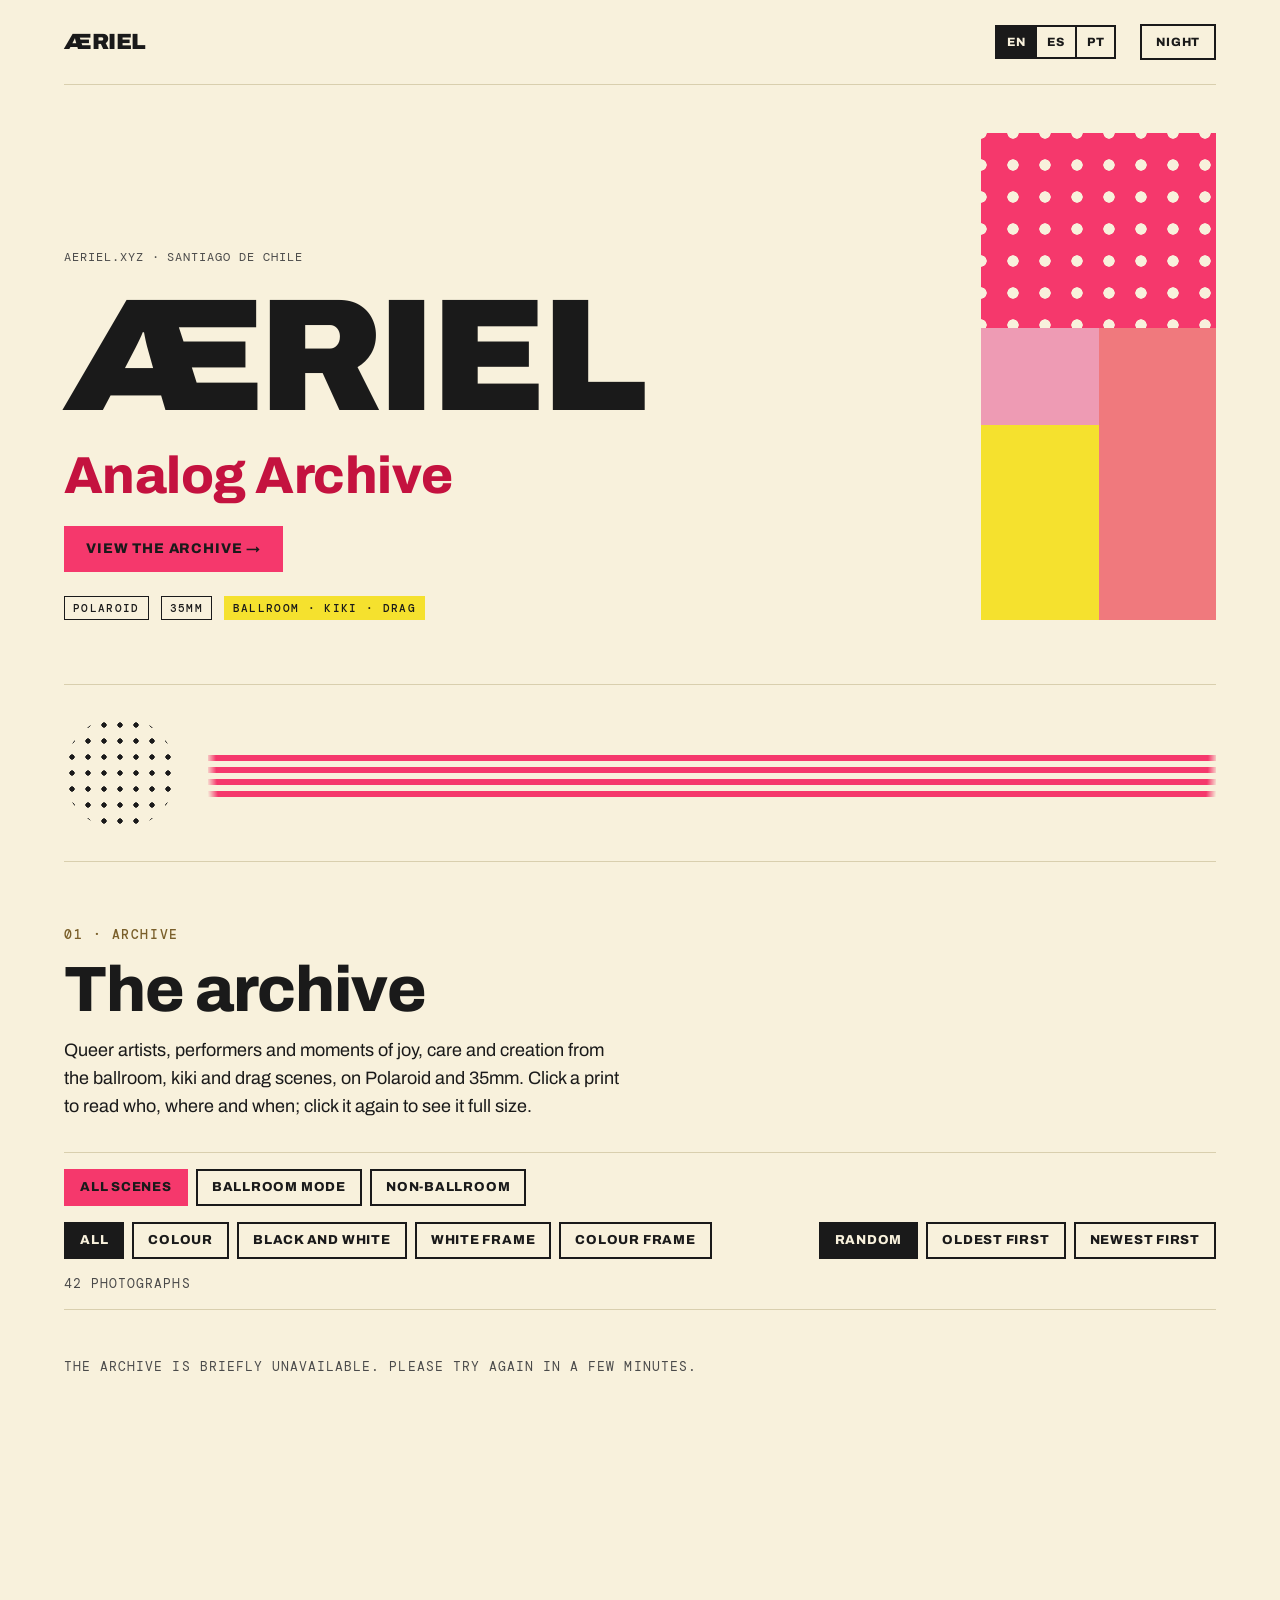
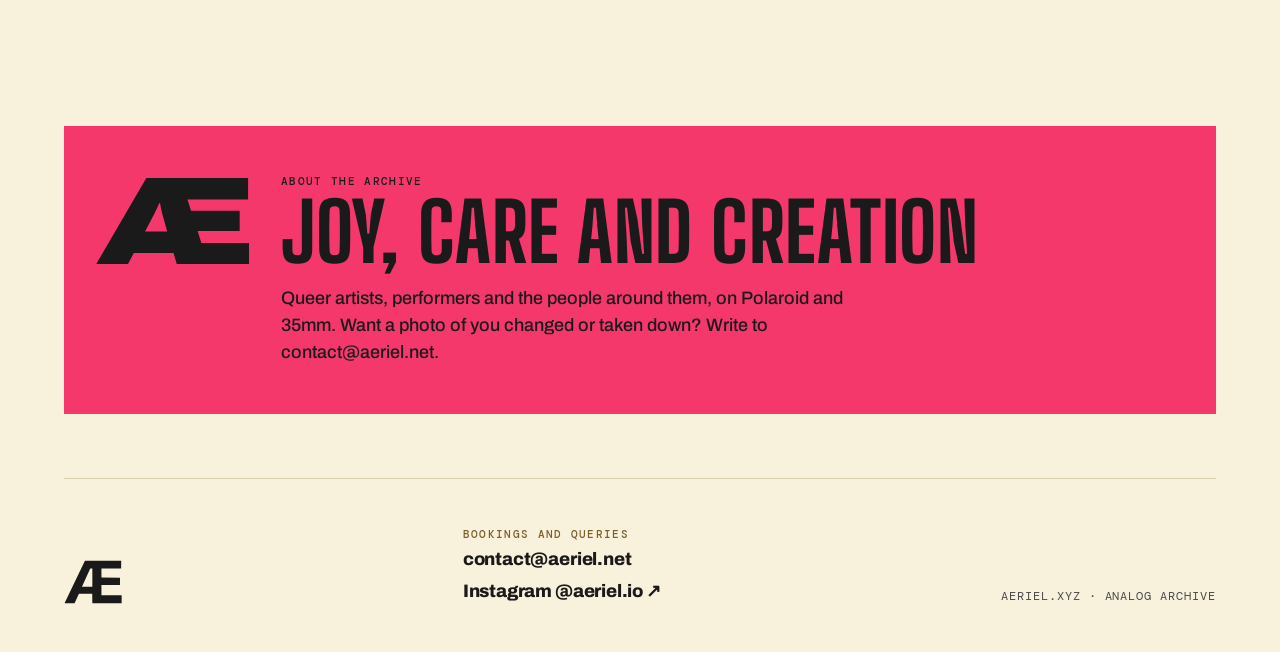
==== commit 0337a727: "Archive: Ballroom mode master filter (all scenes / ballroom / non-ballroom) Co-Authored-By: Claude S" ====
--- a/archive/index.html
+++ b/archive/index.html
@@ -293,6 +293,7 @@
    except the catalogue code. Ballroom titles are badges in the poster face, never small print. */
 #archive .label,#archive .ae-cap{font-size:13px;line-height:18px}
 .filters button{font-size:13px}
+.ar-mode{flex-basis:100%}.ar-mode button[aria-pressed="true"]{background:var(--pink);color:var(--on-pink);border-color:var(--pink)}
 @media (max-width:560px){.filters button{font-size:13px;padding:9px 11px}}
 .ar-tag{font:500 14px/18px var(--font-sans);letter-spacing:0;text-transform:none;padding:5px 12px;border-radius:var(--radius-pill)}
 .ar-tag--static{cursor:default}
@@ -444,6 +445,11 @@
 <p class="body-l"><span lang="en">Queer artists, performers and moments of joy, care and creation from the ballroom, kiki and drag scenes, on Polaroid and 35mm. Click a print to read who, where and when; click it again to see it full size.</span><span lang="es">Artistas, performers y momentos de alegría, cuidado y creación de las escenas ballroom, kiki y drag, en Polaroid y 35mm. Haz clic en una copia para leer quién, dónde y cuándo; otro clic la muestra en tamaño completo.</span><span lang="pt">Artistas, performers e momentos de alegria, cuidado e criação das cenas ballroom, kiki e drag, em Polaroid e 35mm. Clique numa cópia para ler quem, onde e quando; outro clique a mostra em tamanho real.</span></p>
 </div>
 <div class="fbar">
+<div class="filters ar-mode" id="ar-mode" role="group" data-aria-en="Ballroom mode" data-aria-es="Modo ballroom" data-aria-pt="Modo ballroom" aria-label="Ballroom mode">
+<button type="button" data-mode="" aria-pressed="true"><span lang="en">All scenes</span><span lang="es">Todas las escenas</span><span lang="pt">Todas as cenas</span></button>
+<button type="button" data-mode="ballroom" aria-pressed="false"><span lang="en">Ballroom mode</span><span lang="es">Modo ballroom</span><span lang="pt">Modo ballroom</span></button>
+<button type="button" data-mode="other" aria-pressed="false"><span lang="en">Non-ballroom</span><span lang="es">No ballroom</span><span lang="pt">Não ballroom</span></button>
+</div>
 <div class="filters" id="ar-quick" role="group" data-aria-en="Filter photographs" data-aria-es="Filtrar fotografías" data-aria-pt="Filtrar fotografias" aria-label="Filter photographs">
 <button type="button" aria-pressed="true"><span lang="en">All</span><span lang="es">Todo</span><span lang="pt">Tudo</span></button>
 <button type="button" data-k="color" data-v="full-color" aria-pressed="false"><span lang="en">Colour</span><span lang="es">Color</span><span lang="pt">Cor</span></button>
@@ -592,6 +598,6 @@
 
 })();
 </script>
-<script src="/js/archive.js?v=a73c58150b" defer></script>
+<script src="/js/archive.js?v=8026dc0592" defer></script>
 </body>
 </html>
